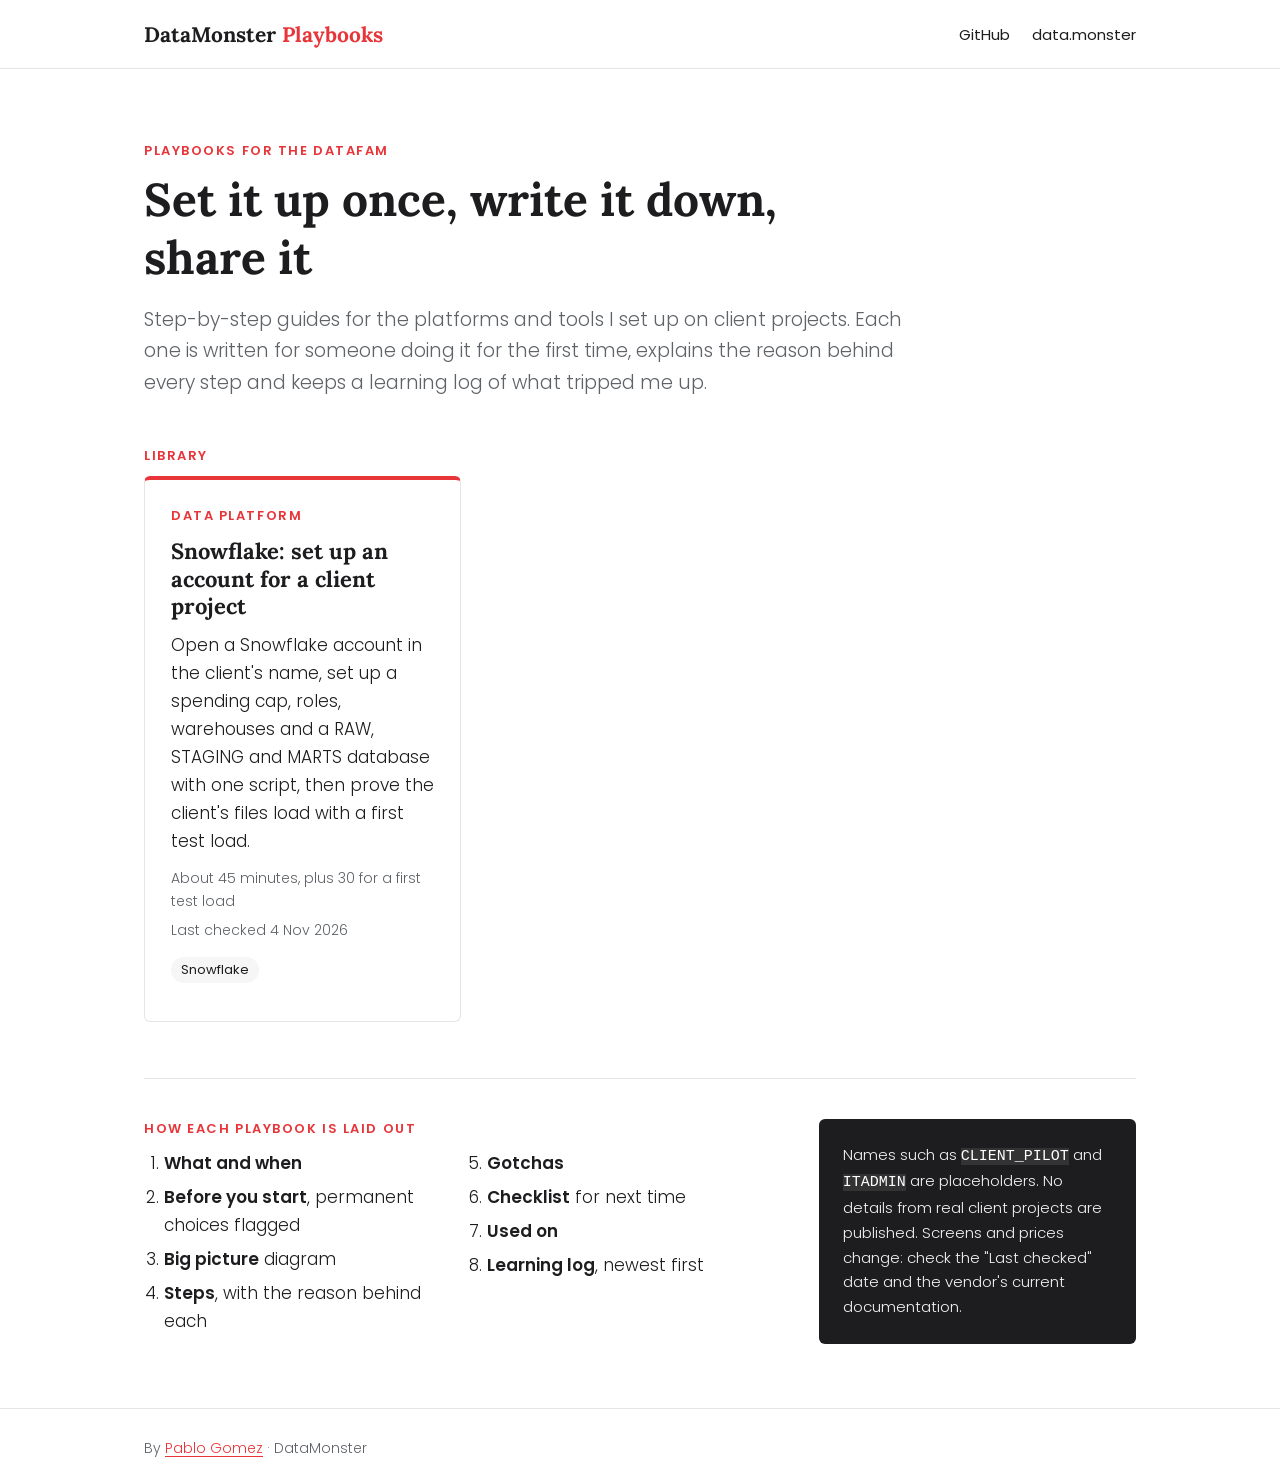
==== index.html @ 2237d6a7 "Website: library page and playbook viewer for GitHub Pages Co-Authored-By: Claude Opus 5.5 <noreply@" ====
<!DOCTYPE html>
<html lang="en-GB">
<head>
<meta charset="utf-8">
<link rel="icon" href="data:image/svg+xml,%3Csvg xmlns=%22http://www.w3.org/2000/svg%22 viewBox=%220 0 32 32%22%3E%3Crect width=%2232%22 height=%2232%22 rx=%226%22 fill=%22%23e8353a%22/%3E%3Ctext x=%2216%22 y=%2223%22 font-size=%2219%22 text-anchor=%22middle%22 fill=%22white%22 font-family=%22Georgia%22 font-weight=%22bold%22%3EP%3C/text%3E%3C/svg%3E">
<meta name="viewport" content="width=device-width, initial-scale=1">
<title>DataMonster Playbooks</title>
<meta name="description" content="Step-by-step playbooks for setting up data platforms and tools on client projects, by Pablo Gomez (DataMonster).">
<link rel="preconnect" href="https://fonts.googleapis.com">
<link rel="preconnect" href="https://fonts.gstatic.com" crossorigin>
<link href="https://fonts.googleapis.com/css2?family=Lora:wght@600;700&family=Poppins:wght@300;400;600&display=swap" rel="stylesheet">
<link rel="stylesheet" href="assets/style.css">
</head>
<body>
<header class="site">
  <div class="wrap">
    <a class="brand" href="./">DataMonster <span>Playbooks</span></a>
    <nav><a href="https://github.com/pablodatamonster/datamonster-playbooks">GitHub</a><a href="https://data.monster">data.monster</a></nav>
  </div>
</header>

<main class="wrap">
  <section class="hero">
    <p class="kicker">Playbooks for the datafam</p>
    <h1>Set it up once, write it down, share it</h1>
    <p class="lead">Step-by-step guides for the platforms and tools I set up on client projects. Each one is written for someone doing it for the first time, explains the reason behind every step and keeps a learning log of what tripped me up.</p>
  </section>

  <section>
    <p class="kicker">Library</p>
    <div id="cards" class="cards" aria-live="polite"></div>
  </section>

  <section class="how">
    <div>
      <p class="kicker">How each playbook is laid out</p>
      <ol class="two-col">
        <li><b>What and when</b></li>
        <li><b>Before you start</b>, permanent choices flagged</li>
        <li><b>Big picture</b> diagram</li>
        <li><b>Steps</b>, with the reason behind each</li>
        <li><b>Gotchas</b></li>
        <li><b>Checklist</b> for next time</li>
        <li><b>Used on</b></li>
        <li><b>Learning log</b>, newest first</li>
      </ol>
    </div>
    <p class="note">Names such as <code>CLIENT_PILOT</code> and <code>ITADMIN</code> are placeholders. No details from real client projects are published. Screens and prices change: check the "Last checked" date and the vendor's current documentation.</p>
  </section>
</main>

<footer class="site"><div class="wrap">By <a href="https://data.monster">Pablo Gomez</a> · DataMonster</div></footer>

<script>
fetch('playbooks.json').then(r => r.json()).then(list => {
  const el = document.getElementById('cards');
  el.innerHTML = list.map(p => `
    <a class="card" href="playbook.html?p=${encodeURIComponent(p.file)}">
      <p class="kicker">${p.category}</p>
      <h2>${p.title}</h2>
      <p>${p.summary}</p>
      <p class="meta"><span>${p.time}</span><span>Last checked ${p.checked}</span></p>
      <p class="tags">${p.tools.map(t => `<span>${t}</span>`).join('')}</p>
    </a>`).join('');
}).catch(() => {
  document.getElementById('cards').textContent = 'The library could not be loaded. Browse the playbooks on GitHub instead.';
});
</script>
</body>
</html>
---- assets/style.css ----
/* DataMonster Playbooks · Lora headings, Poppins text, red accent on white */
:root {
  --red: #e8353a;
  --ink: #1d1d1f;
  --muted: #5f6368;
  --line: #e6e6e8;
  --soft: #f6f6f7;
  --dark: #1d1d1f;
}
* { box-sizing: border-box; }
html { scroll-behavior: smooth; }
body {
  margin: 0; background: #fff; color: var(--ink);
  font: 300 17px/1.65 Poppins, system-ui, sans-serif;
}
b, strong { font-weight: 600; }
a { color: var(--red); text-decoration-thickness: 1px; text-underline-offset: 3px; }
.wrap { max-width: 1040px; margin: 0 auto; padding: 0 24px; }

header.site { border-bottom: 1px solid var(--line); }
header.site .wrap { display: flex; justify-content: space-between; align-items: center; height: 68px; }
.brand { font: 700 21px Lora, Georgia, serif; color: var(--ink); text-decoration: none; }
.brand span { color: var(--red); }
nav a { margin-left: 22px; font-weight: 400; font-size: 15px; color: var(--ink); text-decoration: none; }
nav a:hover { color: var(--red); }

.kicker { font: 600 13px Poppins, sans-serif; letter-spacing: .12em; text-transform: uppercase; color: var(--red); margin: 0 0 10px; }
h1, h2, h3, h4 { font-family: Lora, Georgia, serif; font-weight: 700; line-height: 1.25; }

.hero { padding: 72px 0 48px; max-width: 760px; }
.hero h1 { font-size: 46px; margin: 0 0 18px; }
.lead { font-size: 19px; color: var(--muted); margin: 0; }

.cards { display: grid; grid-template-columns: repeat(auto-fill, minmax(300px, 1fr)); gap: 20px; margin-bottom: 56px; }
.card { display: block; padding: 26px; border: 1px solid var(--line); border-top: 4px solid var(--red); border-radius: 6px; color: var(--ink); text-decoration: none; transition: box-shadow .15s, transform .15s; }
.card:hover { box-shadow: 0 8px 24px rgba(0,0,0,.08); transform: translateY(-2px); }
.card h2 { font-size: 22px; margin: 0 0 10px; }
.card p { margin: 0 0 12px; }
.meta { display: flex; flex-wrap: wrap; gap: 6px 16px; font-size: 14px; color: var(--muted); }
.tags span { display: inline-block; font-size: 13px; font-weight: 400; padding: 2px 10px; border-radius: 99px; background: var(--soft); margin-right: 6px; }

.how { display: grid; grid-template-columns: 2fr 1fr; gap: 40px; padding: 40px 0 64px; border-top: 1px solid var(--line); }
.two-col { columns: 2; column-gap: 32px; margin: 0; padding-left: 20px; }
.two-col li { margin-bottom: 6px; break-inside: avoid; }
.note { background: var(--dark); color: #f1f1f1; padding: 24px; border-radius: 6px; font-size: 15px; margin: 0; align-self: start; }
.note code { background: #333; color: #fff; }

footer.site { border-top: 1px solid var(--line); padding: 28px 0; font-size: 14px; color: var(--muted); }

/* Playbook page */
.doc { max-width: 820px; padding: 48px 0 72px; }
.doc h1 { font-size: 40px; margin: 0 0 16px; }
.doc h2 { font-size: 28px; margin: 56px 0 14px; padding-top: 18px; border-top: 1px solid var(--line); }
.doc h2::before { content: ""; display: block; width: 40px; height: 3px; background: var(--red); margin-bottom: 16px; }
.doc h3 { font-size: 21px; margin: 36px 0 10px; }
.doc hr { display: none; }
.doc blockquote { margin: 20px 0; padding: 16px 20px; background: var(--soft); border-left: 4px solid var(--red); border-radius: 0 6px 6px 0; }
.doc blockquote p { margin: 0 0 8px; } .doc blockquote p:last-child { margin: 0; }
.doc table { border-collapse: collapse; width: 100%; margin: 18px 0; font-size: 15px; display: block; overflow-x: auto; }
.doc th { background: var(--dark); color: #fff; font-weight: 600; text-align: left; }
.doc th, .doc td { padding: 9px 12px; border: 1px solid var(--line); vertical-align: top; }
.doc tr:nth-child(even) td { background: #fafafa; }
.doc code { font: 14px/1.5 ui-monospace, SFMono-Regular, Menlo, Consolas, monospace; background: var(--soft); padding: 1px 5px; border-radius: 4px; }
.doc pre { background: #1f2024; color: #f3f3f3; padding: 18px; border-radius: 6px; overflow-x: auto; }
.doc pre code { background: none; padding: 0; color: inherit; }
.doc pre.mermaid { background: #fff; border: 1px solid var(--line); text-align: center; color: var(--ink); }
.doc li { margin-bottom: 4px; }
.doc ul:has(input[type=checkbox]) { list-style: none; padding-left: 4px; }
.doc input[type=checkbox] { accent-color: var(--red); margin-right: 8px; }

@media (max-width: 760px) {
  .hero h1 { font-size: 34px; }
  .how { grid-template-columns: 1fr; }
  .two-col { columns: 1; }
  nav a { margin-left: 14px; }
}
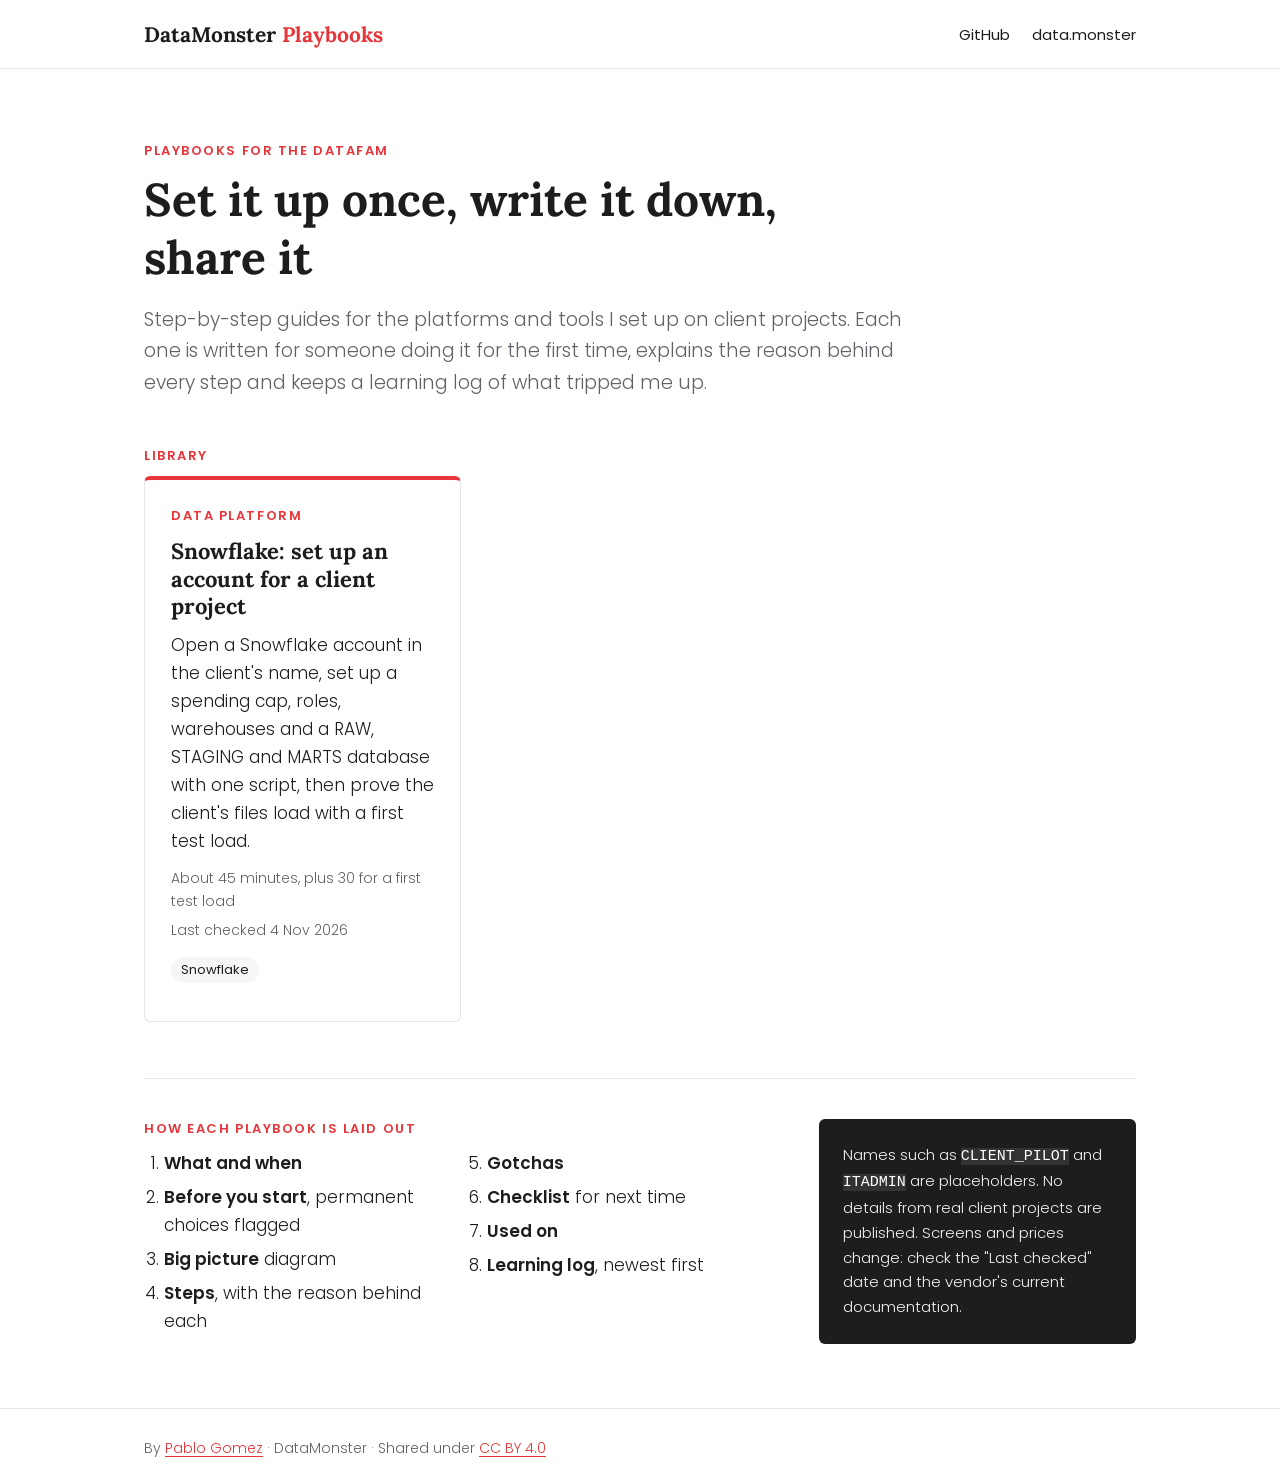
==== commit 735ea8d5: "Add CC BY 4.0 licence Co-Authored-By: Claude Opus 5.5 <noreply@anthropic.com> Claude-Session: https:" ====
--- a/index.html
+++ b/index.html
@@ -49,7 +49,7 @@
   </section>
 </main>
 
-<footer class="site"><div class="wrap">By <a href="https://data.monster">Pablo Gomez</a> · DataMonster</div></footer>
+<footer class="site"><div class="wrap">By <a href="https://data.monster">Pablo Gomez</a> · DataMonster · Shared under <a href="https://creativecommons.org/licenses/by/4.0/">CC BY 4.0</a></div></footer>
 
 <script>
 fetch('playbooks.json').then(r => r.json()).then(list => {
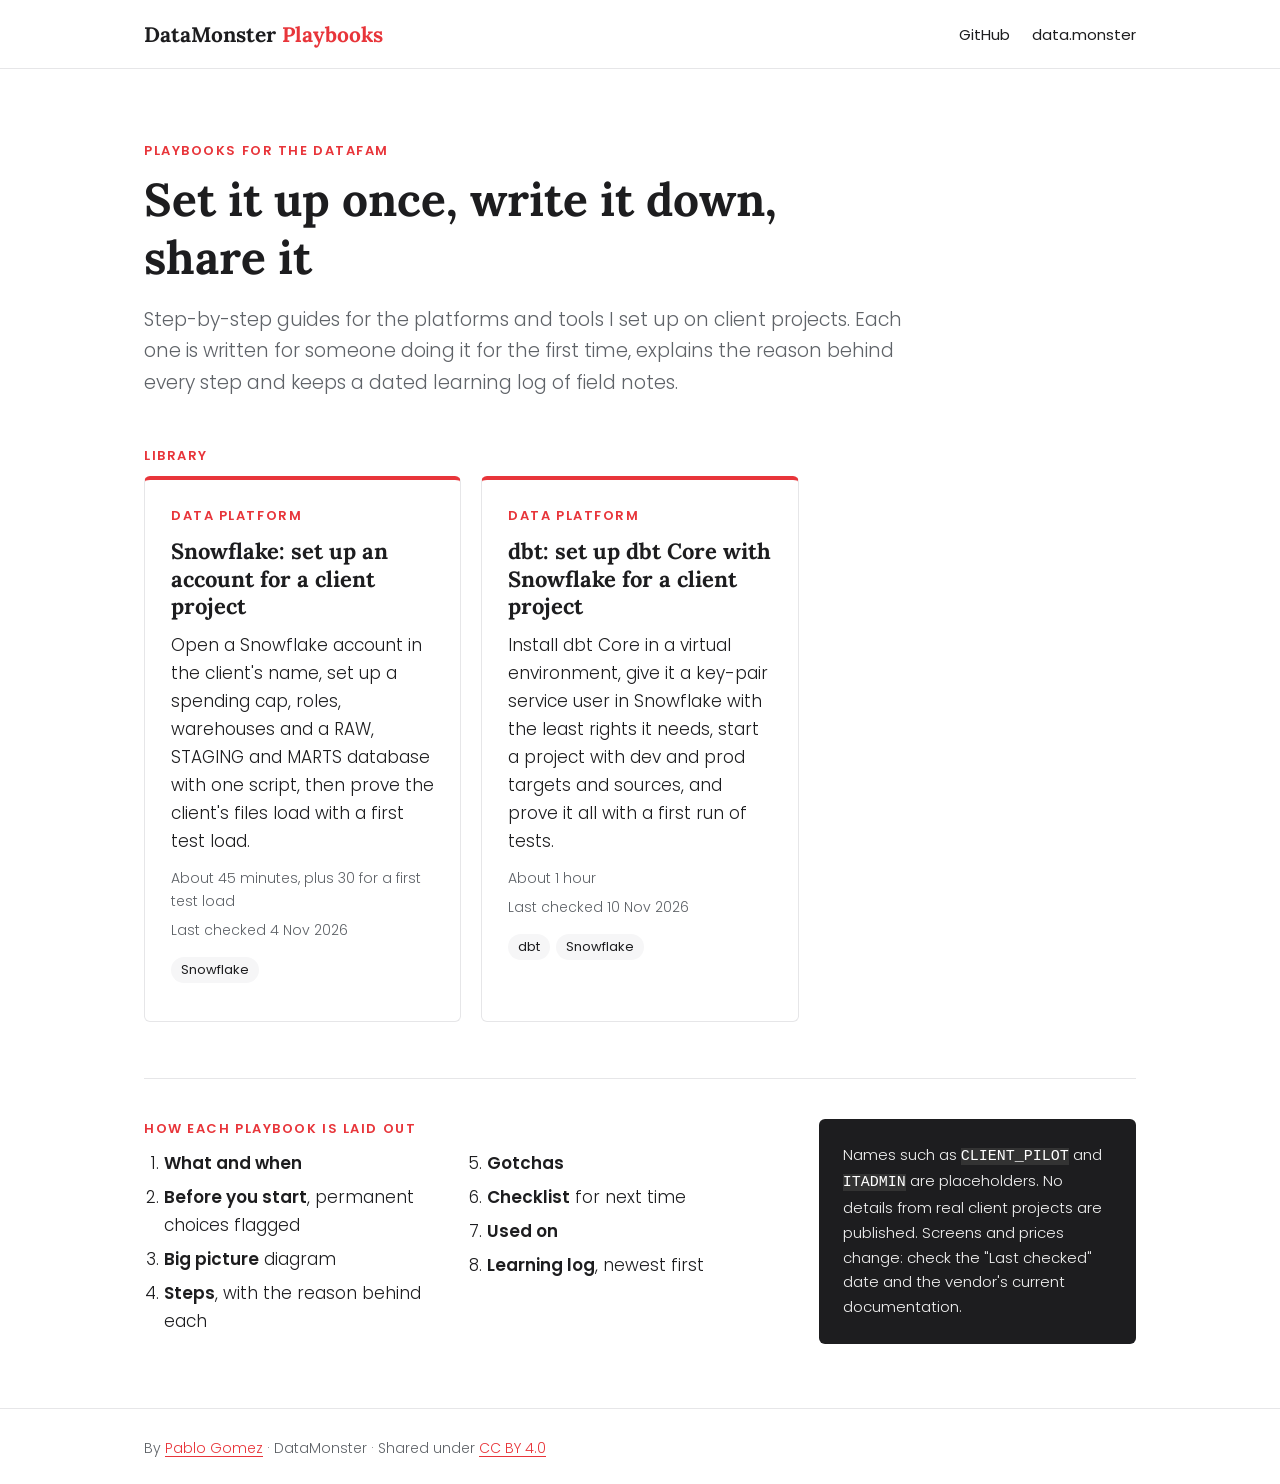
==== commit 673e6e77: "Snowflake playbook: learning log headings and wording made neutral; site and README describe the log" ====
--- a/index.html
+++ b/index.html
@@ -23,7 +23,7 @@
   <section class="hero">
     <p class="kicker">Playbooks for the datafam</p>
     <h1>Set it up once, write it down, share it</h1>
-    <p class="lead">Step-by-step guides for the platforms and tools I set up on client projects. Each one is written for someone doing it for the first time, explains the reason behind every step and keeps a learning log of what tripped me up.</p>
+    <p class="lead">Step-by-step guides for the platforms and tools I set up on client projects. Each one is written for someone doing it for the first time, explains the reason behind every step and keeps a dated learning log of field notes.</p>
   </section>
 
   <section>
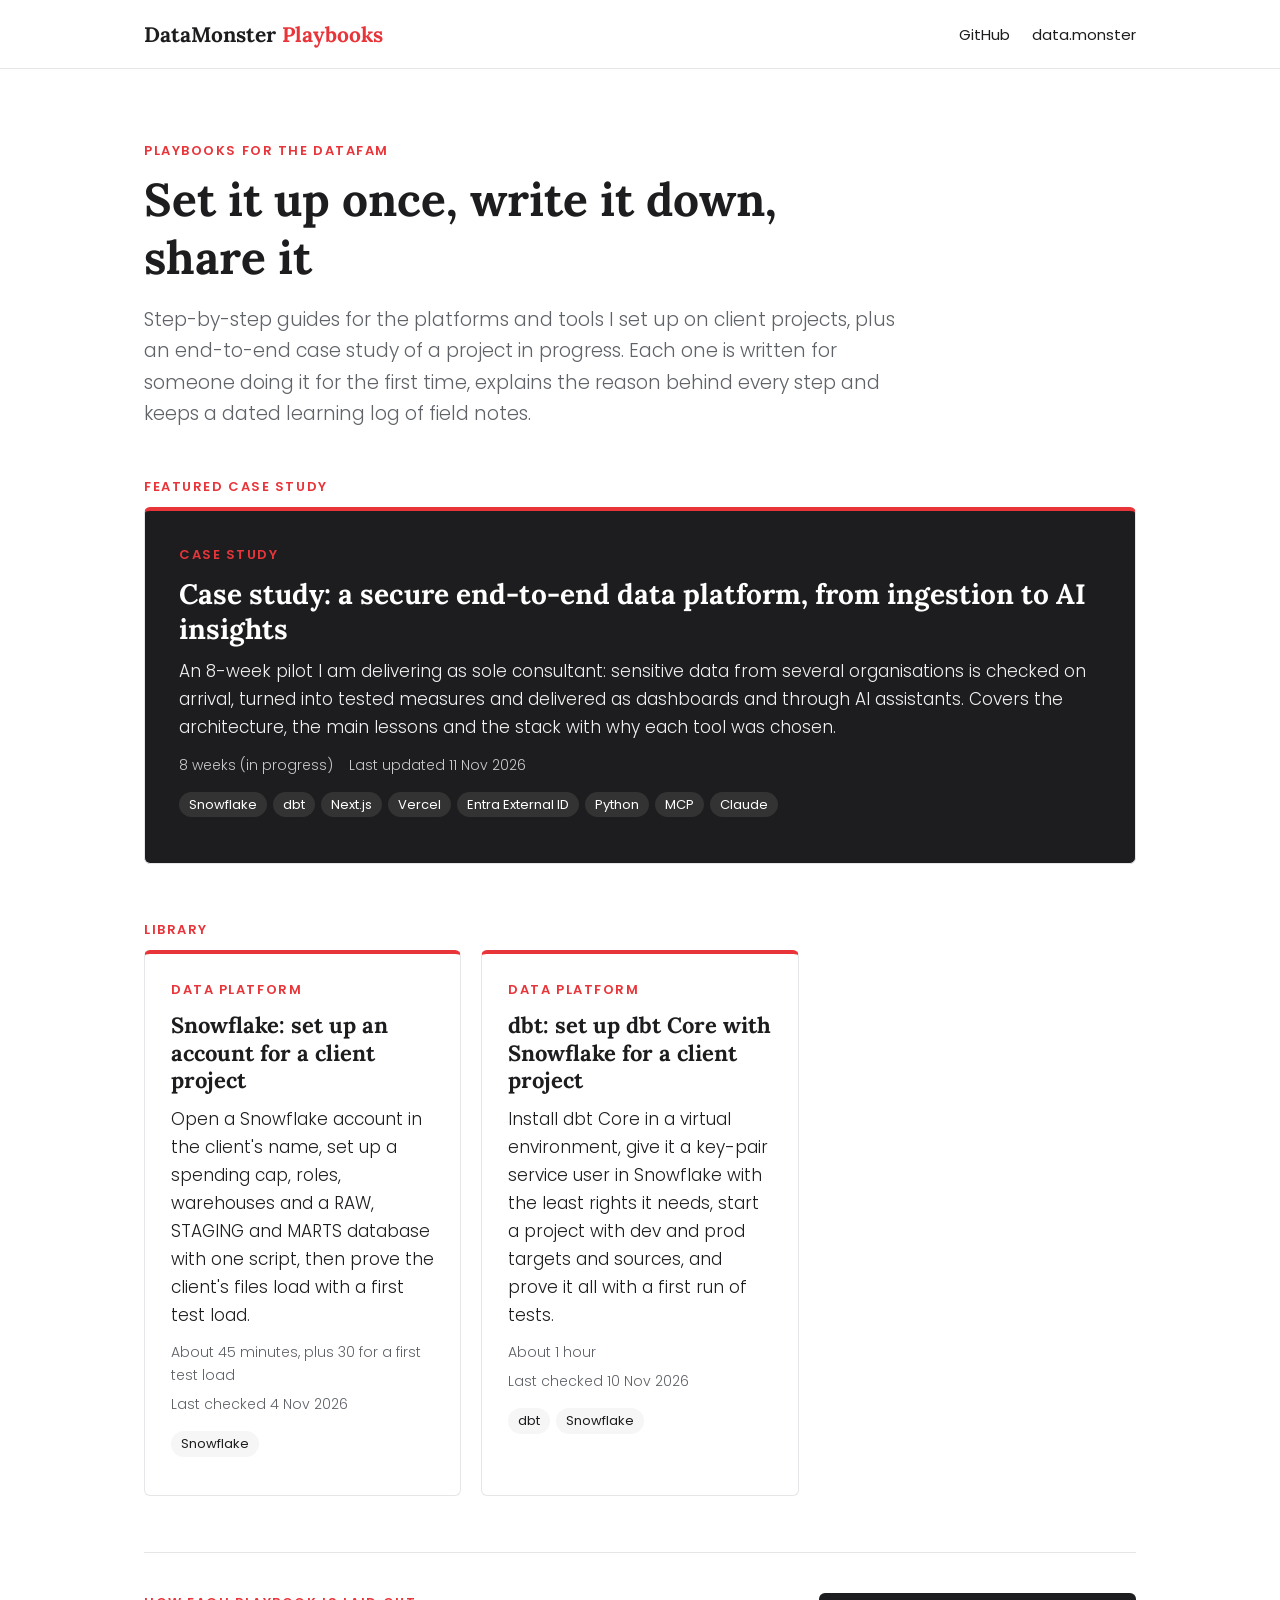
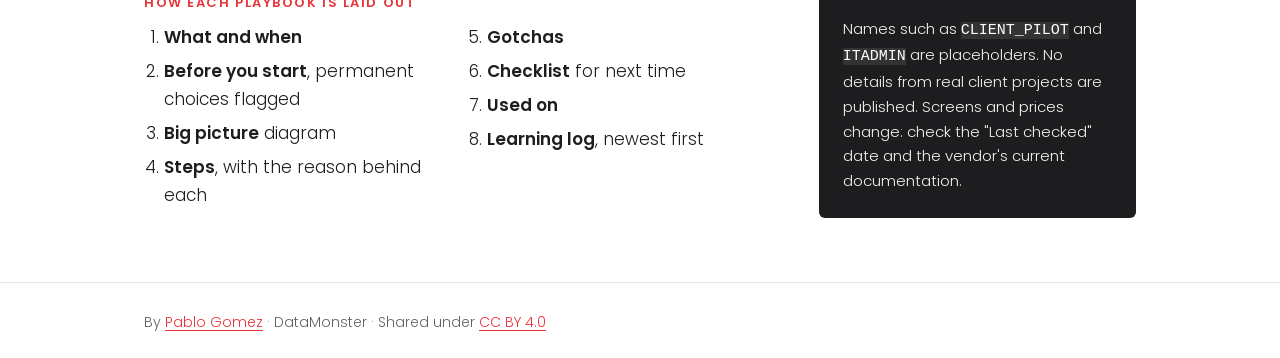
==== commit 64bbd3dd: "Add featured case study: secure end-to-end data platform One-page case study (problem, architecture," ====
--- a/index.html
+++ b/index.html
@@ -23,7 +23,12 @@
   <section class="hero">
     <p class="kicker">Playbooks for the datafam</p>
     <h1>Set it up once, write it down, share it</h1>
-    <p class="lead">Step-by-step guides for the platforms and tools I set up on client projects. Each one is written for someone doing it for the first time, explains the reason behind every step and keeps a dated learning log of field notes.</p>
+    <p class="lead">Step-by-step guides for the platforms and tools I set up on client projects, plus an end-to-end case study of a project in progress. Each one is written for someone doing it for the first time, explains the reason behind every step and keeps a dated learning log of field notes.</p>
+  </section>
+
+  <section id="featured-wrap" hidden>
+    <p class="kicker">Featured case study</p>
+    <div id="featured"></div>
   </section>
 
   <section>
@@ -52,7 +57,20 @@
 <footer class="site"><div class="wrap">By <a href="https://data.monster">Pablo Gomez</a> · DataMonster · Shared under <a href="https://creativecommons.org/licenses/by/4.0/">CC BY 4.0</a></div></footer>
 
 <script>
-fetch('playbooks.json').then(r => r.json()).then(list => {
+fetch('playbooks.json').then(r => r.json()).then(all => {
+  const feat = all.filter(p => p.featured);
+  const list = all.filter(p => !p.featured);
+  if (feat.length) {
+    document.getElementById('featured-wrap').hidden = false;
+    document.getElementById('featured').innerHTML = feat.map(p => `
+    <a class="card featured" href="playbook.html?p=${encodeURIComponent(p.file)}">
+      <p class="kicker">${p.category}</p>
+      <h2>${p.title}</h2>
+      <p>${p.summary}</p>
+      <p class="meta"><span>${p.time}</span><span>Last updated ${p.checked}</span></p>
+      <p class="tags">${p.tools.map(t => `<span>${t}</span>`).join('')}</p>
+    </a>`).join('');
+  }
   const el = document.getElementById('cards');
   el.innerHTML = list.map(p => `
     <a class="card" href="playbook.html?p=${encodeURIComponent(p.file)}">
--- a/assets/style.css
+++ b/assets/style.css
@@ -36,6 +36,10 @@
 .card:hover { box-shadow: 0 8px 24px rgba(0,0,0,.08); transform: translateY(-2px); }
 .card h2 { font-size: 22px; margin: 0 0 10px; }
 .card p { margin: 0 0 12px; }
+.card.featured { background: var(--dark); color: #f1f1f1; border-top-color: var(--red); margin-bottom: 56px; padding: 34px; }
+.card.featured h2 { font-size: 28px; color: #fff; }
+.card.featured .meta { color: #c9c9cc; }
+.card.featured .tags span { background: #333; color: #fff; }
 .meta { display: flex; flex-wrap: wrap; gap: 6px 16px; font-size: 14px; color: var(--muted); }
 .tags span { display: inline-block; font-size: 13px; font-weight: 400; padding: 2px 10px; border-radius: 99px; background: var(--soft); margin-right: 6px; }
 
@@ -74,3 +78,13 @@
   .two-col { columns: 1; }
   nav a { margin-left: 14px; }
 }
+
+/* Case study: "Main lessons" as numbered cards (applies to any playbook with that heading) */
+.doc h2#main-lessons + ul { list-style: none; padding: 0; margin: 28px 0 8px; display: grid; grid-template-columns: repeat(3, 1fr); gap: 18px; counter-reset: lesson; }
+.doc h2#main-lessons + ul > li { counter-increment: lesson; position: relative; margin: 0; padding: 56px 24px 24px; background: var(--soft); border-top: 4px solid var(--red); border-radius: 6px; font-size: 15px; line-height: 1.6; color: var(--muted); }
+.doc h2#main-lessons + ul > li::before { content: counter(lesson, decimal-leading-zero); position: absolute; top: 16px; left: 24px; font: 700 22px Lora, Georgia, serif; color: var(--red); }
+.doc h2#main-lessons + ul > li strong { display: block; margin-bottom: 8px; font: 700 19px/1.3 Lora, Georgia, serif; color: var(--ink); }
+.doc h2#main-lessons + ul > li:last-child { background: var(--dark); color: #d6d6d9; }
+.doc h2#main-lessons + ul > li:nth-child(3n+2):last-child { grid-column: span 2; }
+@media (max-width: 760px) { .doc h2#main-lessons + ul { grid-template-columns: 1fr; } .doc h2#main-lessons + ul > li:last-child { grid-column: auto; } }
+.doc h2#main-lessons + ul > li:last-child strong { color: #fff; }
